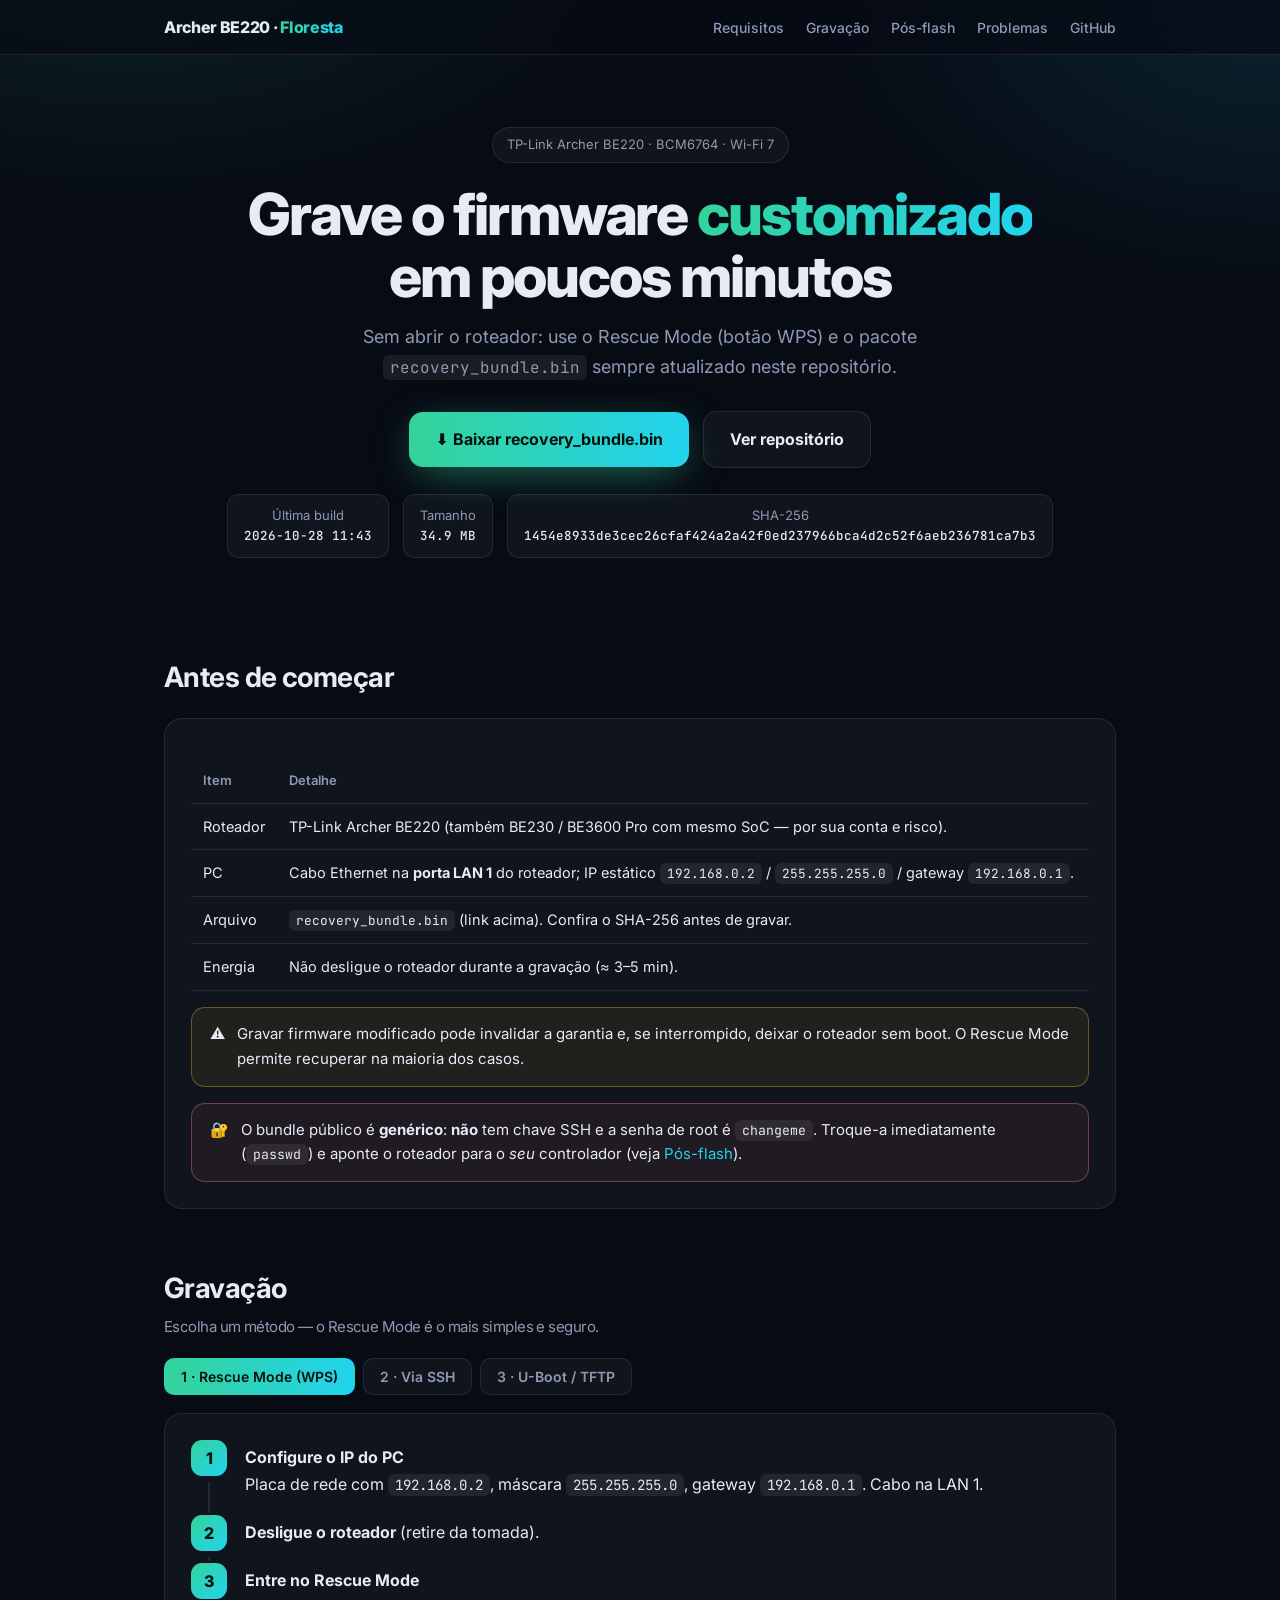
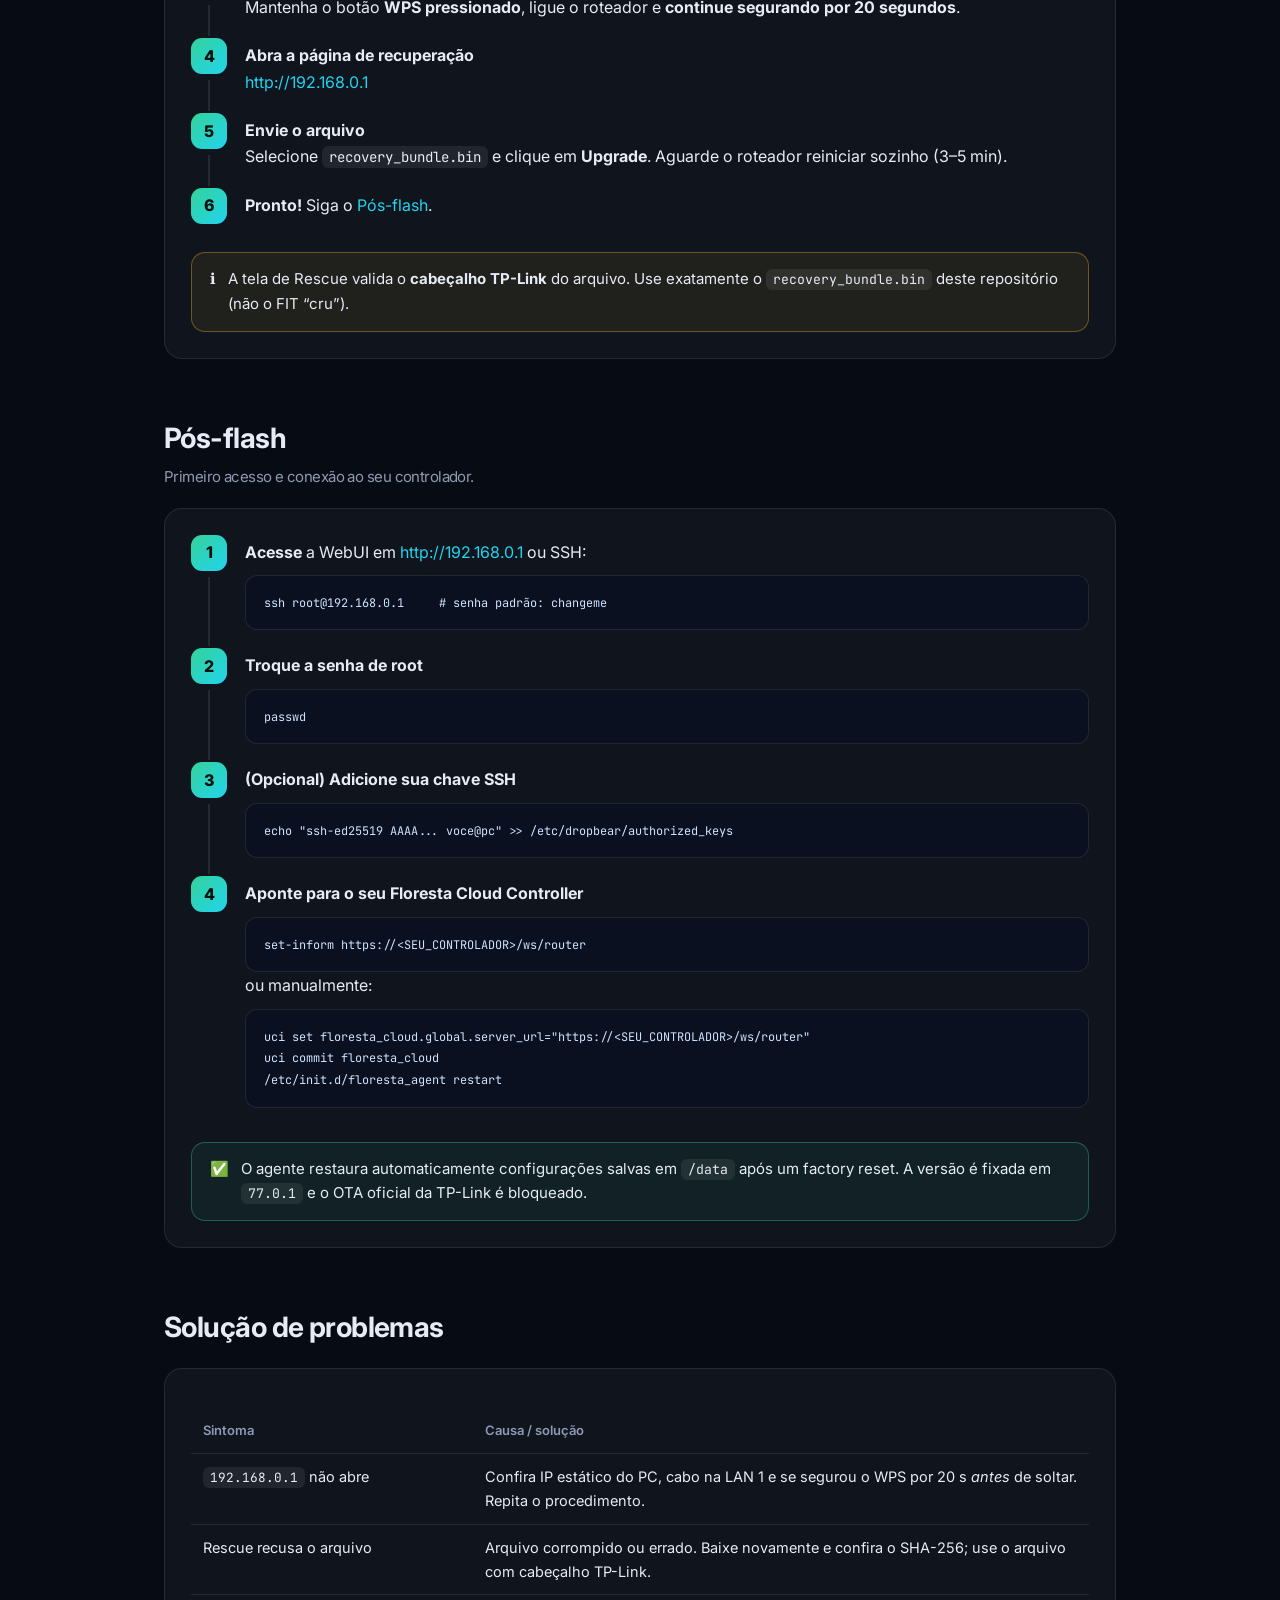
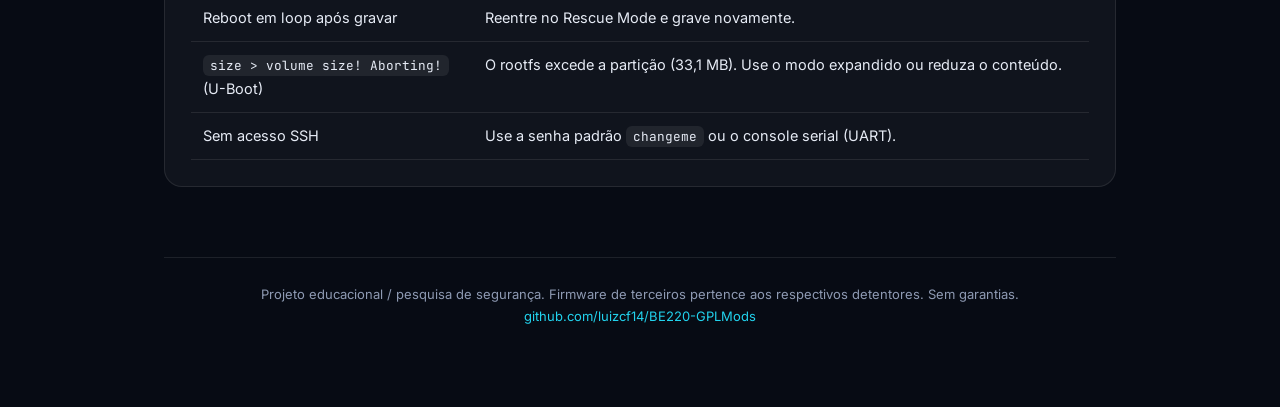
==== docs/index.html @ 4373876e "release: recovery_bundle 2026-10-28 11:43 (sha256 1454e8933de3)" ====
<!DOCTYPE html>
<html lang="pt-BR">
<head>
<meta charset="utf-8">
<meta name="viewport" content="width=device-width, initial-scale=1">
<title>Como gravar o firmware — TP-Link Archer BE220 (Floresta)</title>
<meta name="description" content="Guia passo a passo para gravar o recovery_bundle no TP-Link Archer BE220 via Rescue Mode (WPS), SSH ou U-Boot/TFTP.">
<link rel="preconnect" href="https://fonts.googleapis.com">
<link rel="preconnect" href="https://fonts.gstatic.com" crossorigin>
<link href="https://fonts.googleapis.com/css2?family=Inter:wght@400;500;600;700;800&family=JetBrains+Mono:wght@400;500&display=swap" rel="stylesheet">
<style>
:root{
  --bg:#070b14; --panel:rgba(255,255,255,.04); --line:rgba(255,255,255,.09);
  --text:#e6ebf5; --muted:#8e9ab3; --a:#34d399; --b:#22d3ee; --warn:#fbbf24; --bad:#f87171;
}
*{box-sizing:border-box}
html{scroll-behavior:smooth}
body{margin:0;background:var(--bg);color:var(--text);font:16px/1.65 Inter,system-ui,sans-serif;
  background-image:radial-gradient(900px 500px at 10% -10%,rgba(52,211,153,.14),transparent 60%),
  radial-gradient(800px 500px at 100% 0,rgba(34,211,238,.12),transparent 60%);background-attachment:fixed}
a{color:var(--b);text-decoration:none} a:hover{text-decoration:underline}
header.nav{position:sticky;top:0;z-index:10;backdrop-filter:blur(14px);background:rgba(7,11,20,.7);border-bottom:1px solid var(--line)}
.nav .in{max-width:1000px;margin:auto;padding:14px 24px;display:flex;gap:22px;align-items:center;flex-wrap:wrap}
.brand{font-weight:800;letter-spacing:-.02em;margin-right:auto}
.brand span{background:linear-gradient(90deg,var(--a),var(--b));-webkit-background-clip:text;color:transparent}
.nav a.l{color:var(--muted);font-size:14px;font-weight:500}
main{max-width:1000px;margin:auto;padding:0 24px 80px}
.hero{padding:72px 0 40px;text-align:center}
.pill{display:inline-block;padding:6px 14px;border:1px solid var(--line);border-radius:999px;background:var(--panel);color:var(--muted);font-size:13px}
h1{font-size:clamp(34px,6vw,58px);line-height:1.08;margin:20px 0 14px;letter-spacing:-.035em;font-weight:800}
h1 em{font-style:normal;background:linear-gradient(90deg,var(--a),var(--b));-webkit-background-clip:text;color:transparent}
.hero p{color:var(--muted);max-width:640px;margin:0 auto 30px;font-size:18px}
.btn{display:inline-flex;align-items:center;gap:10px;padding:14px 26px;border-radius:14px;font-weight:700;color:#04110c;
  background:linear-gradient(90deg,var(--a),var(--b));box-shadow:0 10px 40px -10px rgba(52,211,153,.6);transition:.2s}
.btn:hover{transform:translateY(-2px);text-decoration:none;box-shadow:0 14px 50px -8px rgba(34,211,238,.7)}
.btn.ghost{background:var(--panel);color:var(--text);border:1px solid var(--line);box-shadow:none;margin-left:10px}
.meta{display:flex;gap:14px;justify-content:center;flex-wrap:wrap;margin-top:26px}
.meta div{padding:10px 16px;border:1px solid var(--line);border-radius:12px;background:var(--panel);font-size:13px;color:var(--muted)}
.meta b{display:block;color:var(--text);font-family:'JetBrains Mono',monospace;font-weight:500;font-size:12.5px;word-break:break-all}
section{margin-top:56px}
h2{font-size:28px;letter-spacing:-.02em;margin:0 0 6px}
h2 small{display:block;color:var(--muted);font-size:15px;font-weight:400;margin-top:4px}
.card{background:var(--panel);border:1px solid var(--line);border-radius:18px;padding:26px;margin-top:18px}
.steps{counter-reset:s;list-style:none;margin:0;padding:0}
.steps>li{counter-increment:s;position:relative;padding:4px 0 18px 54px}
.steps>li::before{content:counter(s);position:absolute;left:0;top:0;width:36px;height:36px;border-radius:11px;display:grid;place-items:center;
  font-weight:800;color:#04110c;background:linear-gradient(135deg,var(--a),var(--b))}
.steps>li:not(:last-child)::after{content:"";position:absolute;left:17px;top:42px;bottom:2px;width:2px;background:var(--line)}
pre{margin:10px 0 0;padding:16px 18px;background:#0a1020;border:1px solid var(--line);border-radius:12px;overflow:auto;
  font:13.5px/1.6 'JetBrains Mono',monospace;color:#cfe3ff}
code{font-family:'JetBrains Mono',monospace;font-size:.88em;background:rgba(255,255,255,.07);padding:2px 7px;border-radius:6px}
pre code{background:none;padding:0}
.note{display:flex;gap:12px;padding:14px 18px;border-radius:14px;margin-top:16px;font-size:15px;border:1px solid}
.note.warn{background:rgba(251,191,36,.07);border-color:rgba(251,191,36,.35)}
.note.bad{background:rgba(248,113,113,.07);border-color:rgba(248,113,113,.4)}
.note.ok{background:rgba(52,211,153,.07);border-color:rgba(52,211,153,.35)}
.tabs{display:flex;gap:8px;flex-wrap:wrap;margin-top:18px}
.tab{padding:9px 16px;border-radius:10px;border:1px solid var(--line);background:var(--panel);color:var(--muted);cursor:pointer;font:600 14px Inter}
.tab.on{color:#04110c;background:linear-gradient(90deg,var(--a),var(--b));border-color:transparent}
.pane{display:none}.pane.on{display:block;animation:f .35s ease}
@keyframes f{from{opacity:0;transform:translateY(6px)}to{opacity:1;transform:none}}
table{width:100%;border-collapse:collapse;margin-top:14px;font-size:14.5px}
td,th{text-align:left;padding:11px 12px;border-bottom:1px solid var(--line);vertical-align:top}
th{color:var(--muted);font-weight:600;font-size:13px}
footer{margin-top:70px;padding-top:26px;border-top:1px solid var(--line);color:var(--muted);font-size:13px;text-align:center}
</style>
</head>
<body>
<header class="nav"><div class="in">
  <div class="brand">Archer BE220 · <span>Floresta</span></div>
  <a class="l" href="#requisitos">Requisitos</a><a class="l" href="#flash">Gravação</a>
  <a class="l" href="#pos">Pós-flash</a><a class="l" href="#problemas">Problemas</a>
  <a class="l" href="https://github.com/luizcf14/BE220-GPLMods">GitHub</a>
</div></header>

<main>
<div class="hero">
  <span class="pill">TP-Link Archer BE220 · BCM6764 · Wi-Fi 7</span>
  <h1>Grave o firmware <em>customizado</em><br>em poucos minutos</h1>
  <p>Sem abrir o roteador: use o Rescue Mode (botão WPS) e o pacote <code>recovery_bundle.bin</code> sempre atualizado neste repositório.</p>
  <a class="btn" id="download" href="https://github.com/luizcf14/BE220-GPLMods/raw/main/releases/recovery_bundle.bin">⬇ Baixar recovery_bundle.bin</a>
  <a class="btn ghost" href="https://github.com/luizcf14/BE220-GPLMods">Ver repositório</a>
  <div class="meta">
    <div>Última build<b>2026-10-28 11:43</b></div>
    <div>Tamanho<b>34.9 MB</b></div>
    <div>SHA-256<b>1454e8933de3cec26cfaf424a2a42f0ed237966bca4d2c52f6aeb236781ca7b3</b></div>
  </div>
</div>

<section id="requisitos">
  <h2>Antes de começar</h2>
  <div class="card">
    <table>
      <tr><th>Item</th><th>Detalhe</th></tr>
      <tr><td>Roteador</td><td>TP-Link Archer BE220 (também BE230 / BE3600 Pro com mesmo SoC — por sua conta e risco).</td></tr>
      <tr><td>PC</td><td>Cabo Ethernet na <b>porta LAN 1</b> do roteador; IP estático <code>192.168.0.2</code> / <code>255.255.255.0</code> / gateway <code>192.168.0.1</code>.</td></tr>
      <tr><td>Arquivo</td><td><code>recovery_bundle.bin</code> (link acima). Confira o SHA-256 antes de gravar.</td></tr>
      <tr><td>Energia</td><td>Não desligue o roteador durante a gravação (≈ 3–5 min).</td></tr>
    </table>
    <div class="note warn"><span>⚠️</span><span>Gravar firmware modificado pode invalidar a garantia e, se interrompido, deixar o roteador sem boot. O Rescue Mode permite recuperar na maioria dos casos.</span></div>
    <div class="note bad"><span>🔐</span><span>O bundle público é <b>genérico</b>: <b>não</b> tem chave SSH e a senha de root é <code>changeme</code>. Troque-a imediatamente (<code>passwd</code>) e aponte o roteador para o <i>seu</i> controlador (veja <a href="#pos">Pós-flash</a>).</span></div>
  </div>
</section>

<section id="flash">
  <h2>Gravação <small>Escolha um método — o Rescue Mode é o mais simples e seguro.</small></h2>
  <div class="tabs">
    <button class="tab on" data-t="p1">1 · Rescue Mode (WPS)</button>
    <button class="tab" data-t="p2">2 · Via SSH</button>
    <button class="tab" data-t="p3">3 · U-Boot / TFTP</button>
  </div>

  <div class="card pane on" id="p1">
    <ol class="steps">
      <li><b>Configure o IP do PC</b><br>Placa de rede com <code>192.168.0.2</code>, máscara <code>255.255.255.0</code>, gateway <code>192.168.0.1</code>. Cabo na LAN 1.</li>
      <li><b>Desligue o roteador</b> (retire da tomada).</li>
      <li><b>Entre no Rescue Mode</b><br>Mantenha o botão <b>WPS pressionado</b>, ligue o roteador e <b>continue segurando por 20 segundos</b>.</li>
      <li><b>Abra a página de recuperação</b><br><a href="http://192.168.0.1">http://192.168.0.1</a></li>
      <li><b>Envie o arquivo</b><br>Selecione <code>recovery_bundle.bin</code> e clique em <b>Upgrade</b>. Aguarde o roteador reiniciar sozinho (3–5 min).</li>
      <li><b>Pronto!</b> Siga o <a href="#pos">Pós-flash</a>.</li>
    </ol>
    <div class="note warn"><span>ℹ️</span><span>A tela de Rescue valida o <b>cabeçalho TP-Link</b> do arquivo. Use exatamente o <code>recovery_bundle.bin</code> deste repositório (não o FIT “cru”).</span></div>
  </div>

  <div class="card pane" id="p2">
    <p>Para quem já tem SSH no roteador (firmware customizado anterior). IP padrão: <code>192.168.0.1</code>.</p>
    <ol class="steps">
      <li><b>Envie o arquivo para a RAM</b> (Dropbear não tem SFTP, use <code>-O</code>)
<pre><code>scp -O recovery_bundle.bin root@192.168.0.1:/tmp/</code></pre></li>
      <li><b>Aplique o padding de 512 bytes e grave</b>
<pre><code>ssh root@192.168.0.1
dd if=/dev/zero of=/tmp/pad.bin bs=512 count=1 2&gt;/dev/null
cat /tmp/pad.bin /tmp/recovery_bundle.bin &gt; /tmp/flash_bundle.bin
rm -f /tmp/pad.bin
FILESIZE=$(ls -l /tmp/flash_bundle.bin | awk '{print $5}')
/sbin/bcm_flasher /tmp/flash_bundle.bin $FILESIZE 512</code></pre>
        Aguarde <code>Image flash complete, you may reboot the board</code>.</li>
      <li><b>Reinicie</b>
<pre><code>reboot</code></pre></li>
    </ol>
  </div>

  <div class="card pane" id="p3">
    <p>Método avançado via console serial (UART 115200 8N1) e servidor TFTP — grava apenas o <code>rootfs</code>, a partir do arquivo <code>rootfs1_mod.bin</code> gerado com <code>build_rootfs.sh</code>.</p>
    <ol class="steps">
      <li><b>No PC</b>, IP <code>192.168.12.2</code> na porta WAN/2.5G e inicie o TFTP:
<pre><code>python serve_tftp.py</code></pre></li>
      <li><b>Interrompa o autoboot</b> do U-Boot (qualquer tecla) e execute:
<pre><code>setenv ipaddr 192.168.12.1; setenv serverip 192.168.12.2; setenv netmask 255.255.255.0
ping 192.168.12.2
ubi part image
tftpboot 0x05000000 rootfs1_mod.bin
ubi write 0x05000000 rootfs1 &lt;TAMANHO_HEX&gt;
setenv bootcmd "test_mode enable; sdk boot_img"
saveenv
reset</code></pre></li>
    </ol>
    <div class="note warn"><span>ℹ️</span><span>O <code>&lt;TAMANHO_HEX&gt;</code> é impresso ao final do <code>build_rootfs.sh</code>. Veja o <a href="https://github.com/luizcf14/BE220-GPLMods/blob/main/Guides/archer_be220_dual_bank_partition_guide.md">guia de partições</a> para o modo expandido (~66 MB).</span></div>
  </div>
</section>

<section id="pos">
  <h2>Pós-flash <small>Primeiro acesso e conexão ao seu controlador.</small></h2>
  <div class="card">
    <ol class="steps">
      <li><b>Acesse</b> a WebUI em <a href="http://192.168.0.1">http://192.168.0.1</a> ou SSH:
<pre><code>ssh root@192.168.0.1     # senha padrão: changeme</code></pre></li>
      <li><b>Troque a senha de root</b>
<pre><code>passwd</code></pre></li>
      <li><b>(Opcional) Adicione sua chave SSH</b>
<pre><code>echo "ssh-ed25519 AAAA... voce@pc" &gt;&gt; /etc/dropbear/authorized_keys</code></pre></li>
      <li><b>Aponte para o seu Floresta Cloud Controller</b>
<pre><code>set-inform https://&lt;SEU_CONTROLADOR&gt;/ws/router</code></pre>
        ou manualmente:
<pre><code>uci set floresta_cloud.global.server_url="https://&lt;SEU_CONTROLADOR&gt;/ws/router"
uci commit floresta_cloud
/etc/init.d/floresta_agent restart</code></pre></li>
    </ol>
    <div class="note ok"><span>✅</span><span>O agente restaura automaticamente configurações salvas em <code>/data</code> após um factory reset. A versão é fixada em <code>77.0.1</code> e o OTA oficial da TP-Link é bloqueado.</span></div>
  </div>
</section>

<section id="problemas">
  <h2>Solução de problemas</h2>
  <div class="card">
    <table>
      <tr><th>Sintoma</th><th>Causa / solução</th></tr>
      <tr><td><code>192.168.0.1</code> não abre</td><td>Confira IP estático do PC, cabo na LAN 1 e se segurou o WPS por 20 s <i>antes</i> de soltar. Repita o procedimento.</td></tr>
      <tr><td>Rescue recusa o arquivo</td><td>Arquivo corrompido ou errado. Baixe novamente e confira o SHA-256; use o arquivo com cabeçalho TP-Link.</td></tr>
      <tr><td>Reboot em loop após gravar</td><td>Reentre no Rescue Mode e grave novamente.</td></tr>
      <tr><td><code>size &gt; volume size! Aborting!</code> (U-Boot)</td><td>O rootfs excede a partição (33,1 MB). Use o modo expandido ou reduza o conteúdo.</td></tr>
      <tr><td>Sem acesso SSH</td><td>Use a senha padrão <code>changeme</code> ou o console serial (UART).</td></tr>
    </table>
  </div>
</section>

<footer>
  Projeto educacional / pesquisa de segurança. Firmware de terceiros pertence aos respectivos detentores. Sem garantias.<br>
  <a href="https://github.com/luizcf14/BE220-GPLMods">github.com/luizcf14/BE220-GPLMods</a>
</footer>
</main>

<script>
document.querySelectorAll('.tab').forEach(function(t){
  t.addEventListener('click',function(){
    document.querySelectorAll('.tab').forEach(function(x){x.classList.remove('on')});
    document.querySelectorAll('.pane').forEach(function(x){x.classList.remove('on')});
    t.classList.add('on');document.getElementById(t.dataset.t).classList.add('on');
  });
});
</script>
</body>
</html>
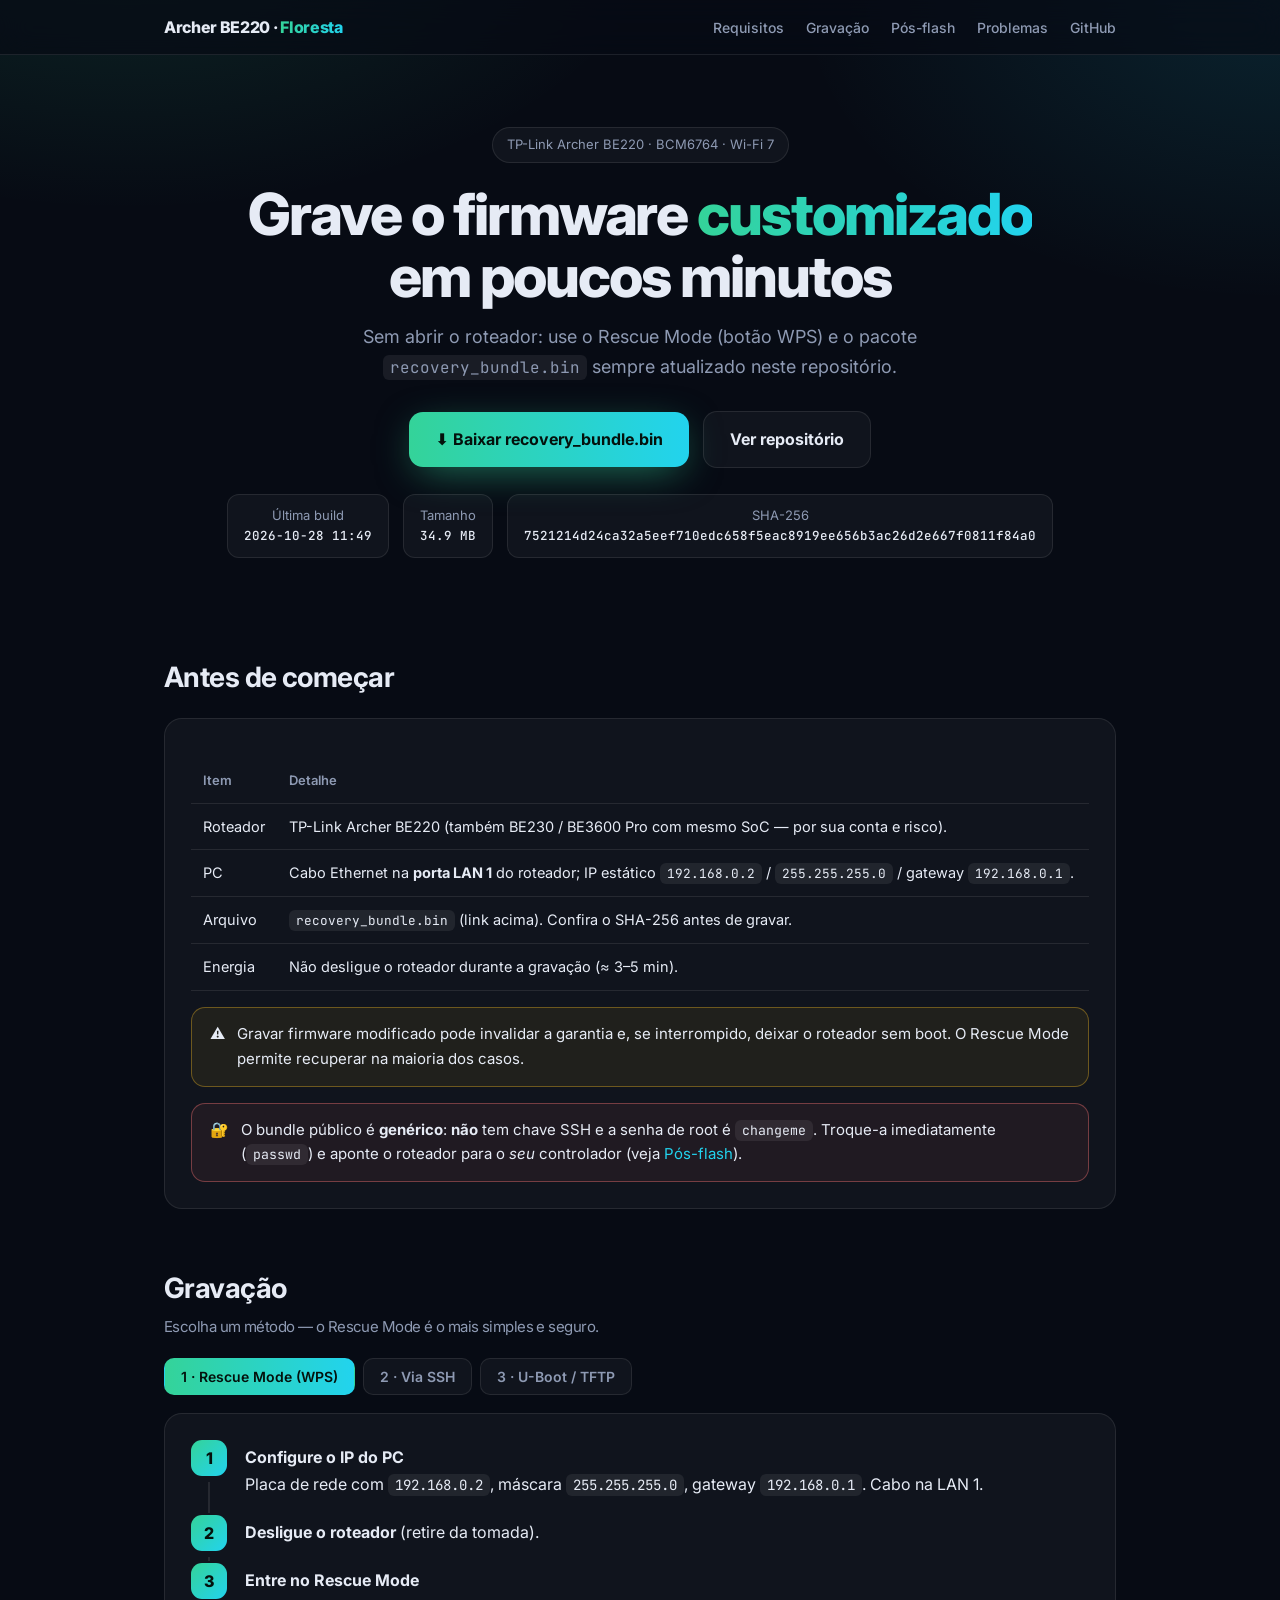
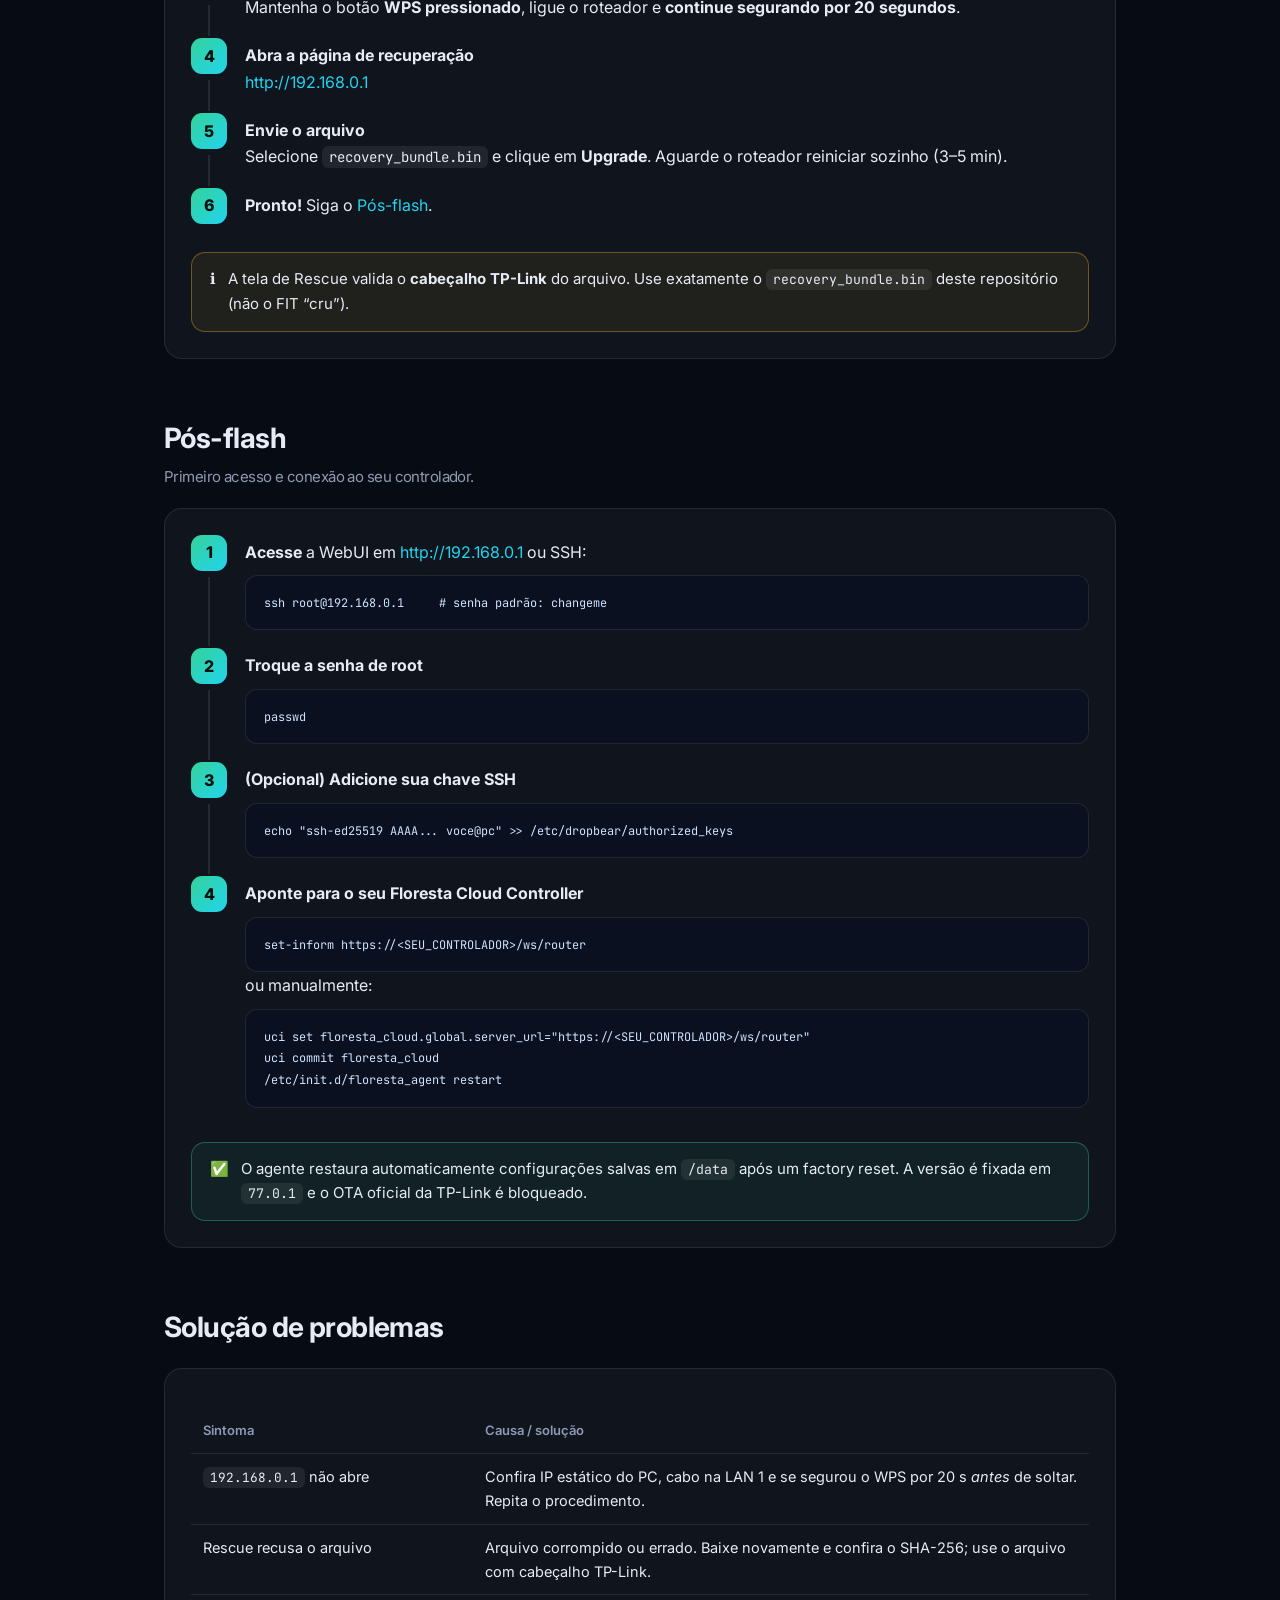
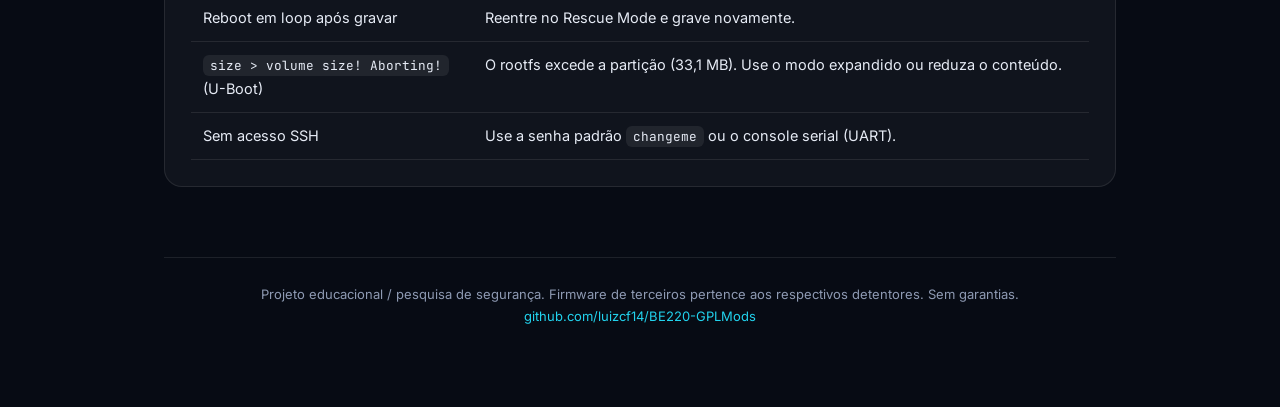
==== commit 31a6a1b1: "chore: replace agent auth_token with placeholder; rebuild generic bundle" ====
--- a/docs/index.html
+++ b/docs/index.html
@@ -81,9 +81,9 @@
   <a class="btn" id="download" href="https://github.com/luizcf14/BE220-GPLMods/raw/main/releases/recovery_bundle.bin">⬇ Baixar recovery_bundle.bin</a>
   <a class="btn ghost" href="https://github.com/luizcf14/BE220-GPLMods">Ver repositório</a>
   <div class="meta">
-    <div>Última build<b>2026-10-28 11:43</b></div>
+    <div>Última build<b>2026-10-28 11:49</b></div>
     <div>Tamanho<b>34.9 MB</b></div>
-    <div>SHA-256<b>1454e8933de3cec26cfaf424a2a42f0ed237966bca4d2c52f6aeb236781ca7b3</b></div>
+    <div>SHA-256<b>7521214d24ca32a5eef710edc658f5eac8919ee656b3ac26d2e667f0811f84a0</b></div>
   </div>
 </div>
 
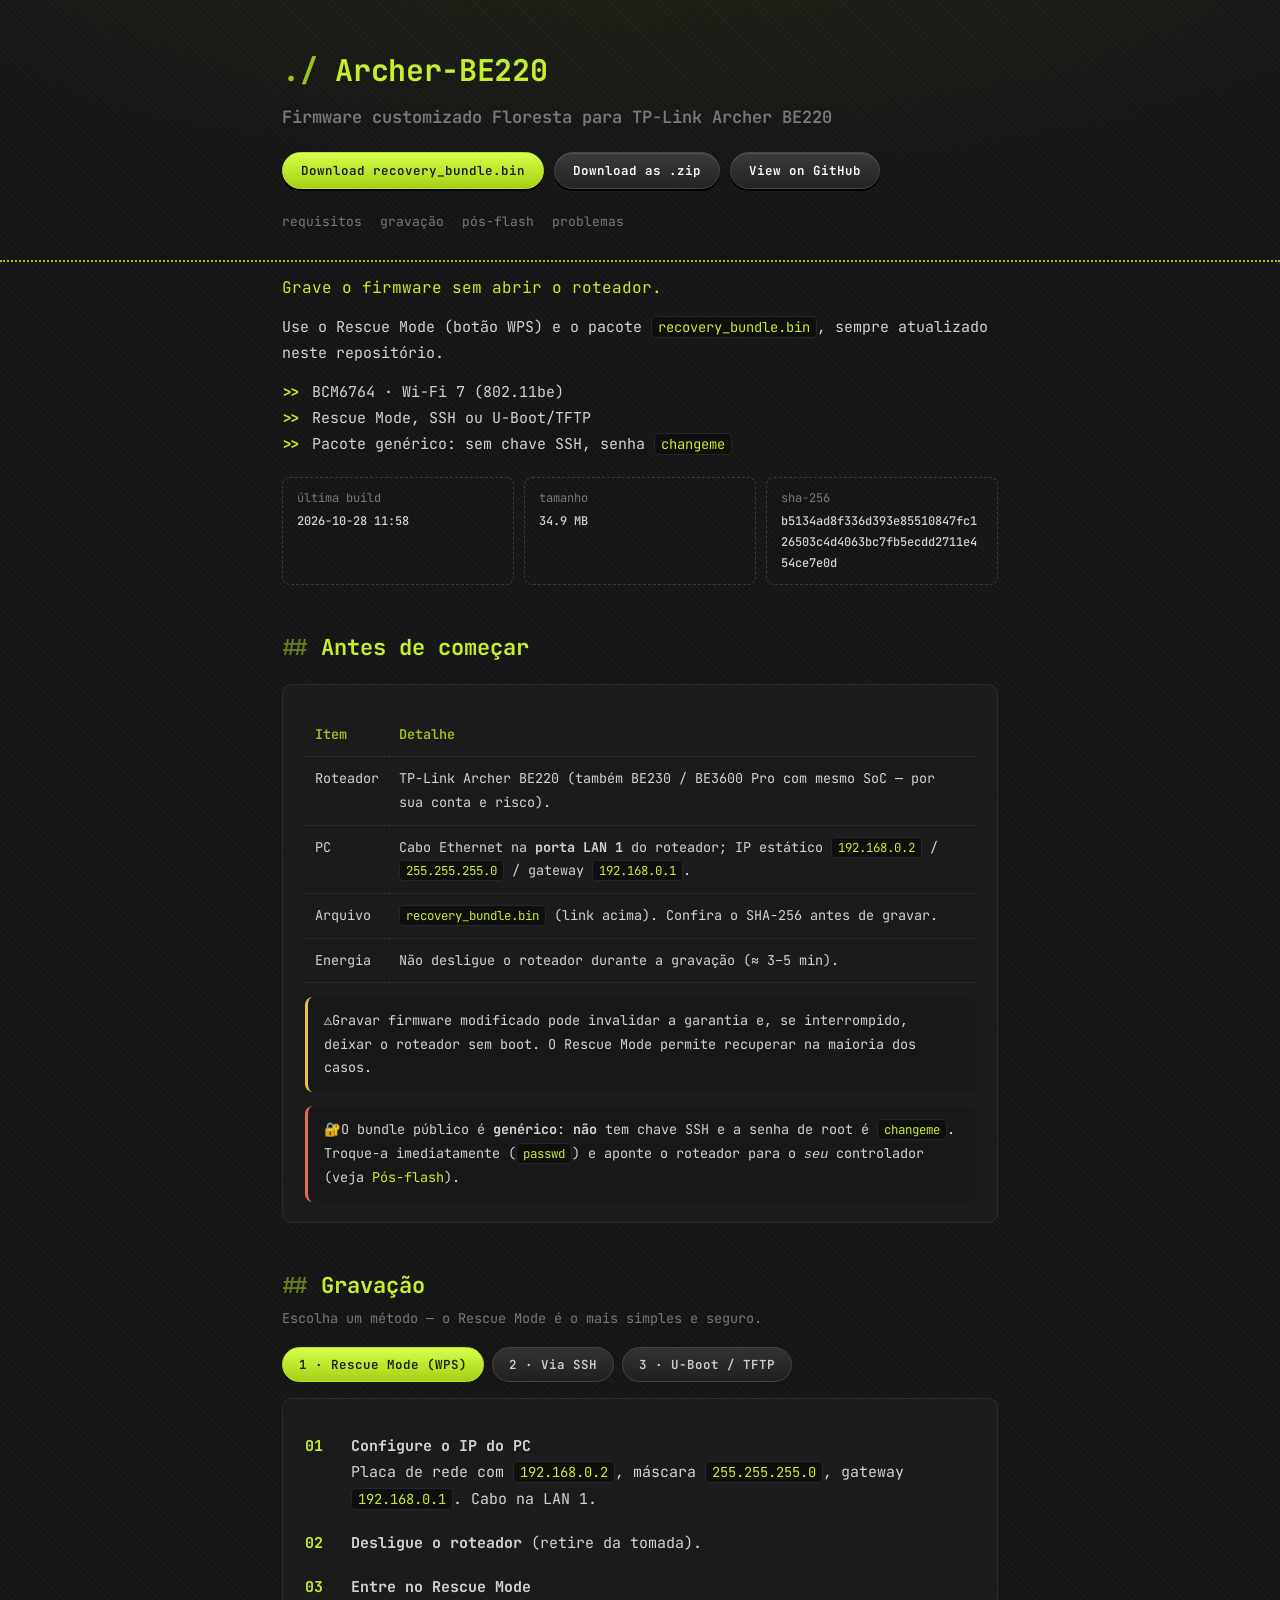
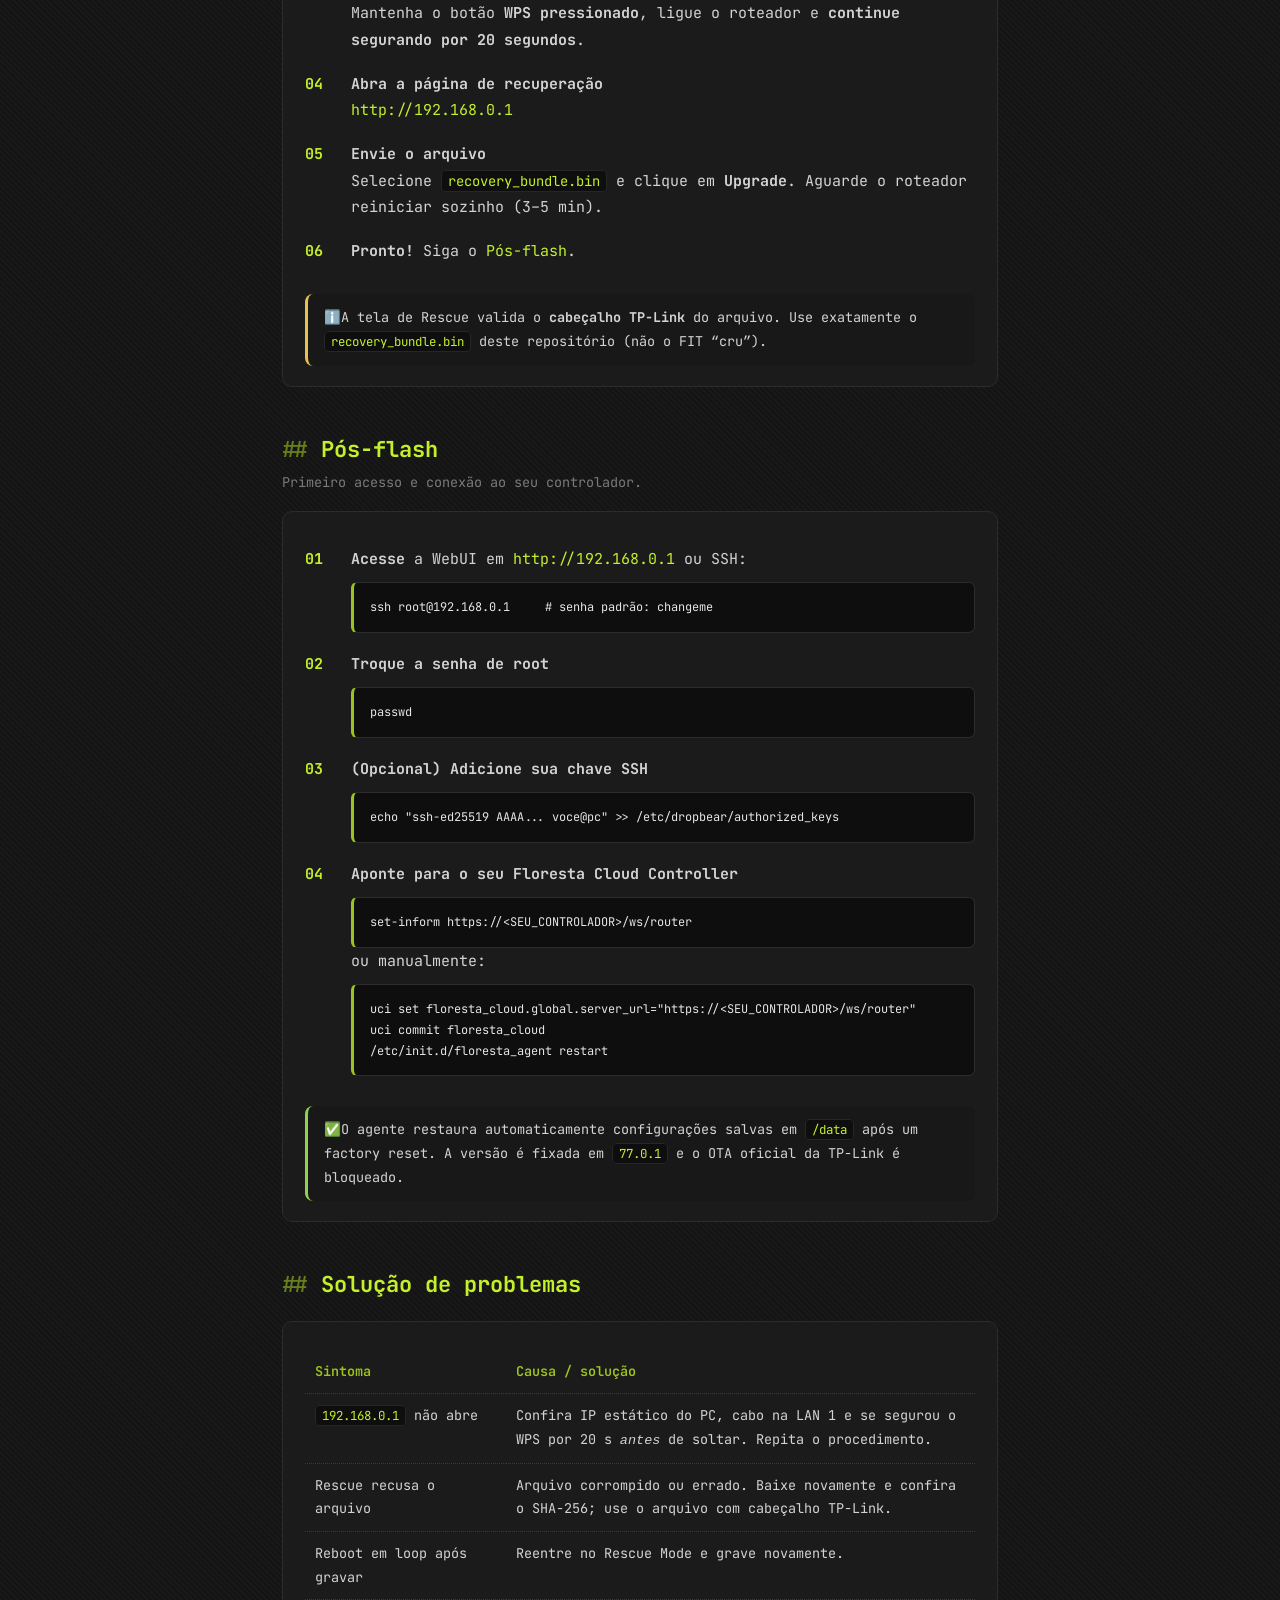
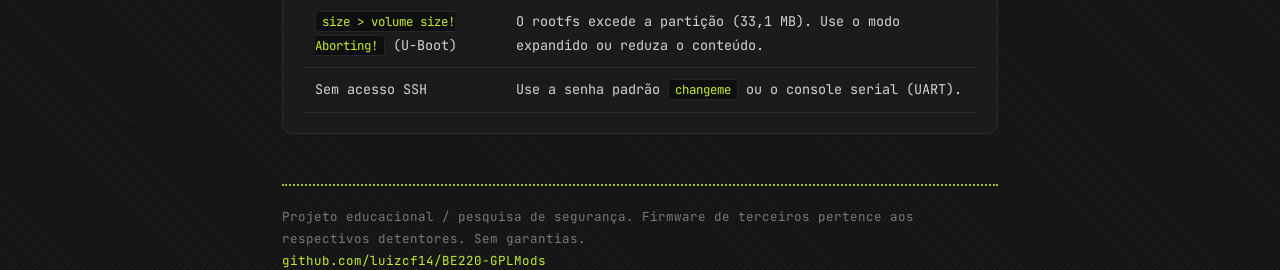
==== commit c042ef05: "docs: restyle Pages to terminal/lime design" ====
--- a/docs/index.html
+++ b/docs/index.html
@@ -10,83 +10,90 @@
 <link href="https://fonts.googleapis.com/css2?family=Inter:wght@400;500;600;700;800&family=JetBrains+Mono:wght@400;500&display=swap" rel="stylesheet">
 <style>
 :root{
-  --bg:#070b14; --panel:rgba(255,255,255,.04); --line:rgba(255,255,255,.09);
-  --text:#e6ebf5; --muted:#8e9ab3; --a:#34d399; --b:#22d3ee; --warn:#fbbf24; --bad:#f87171;
+  --bg:#141414; --panel:#1b1b1b; --line:#2c2c2c; --text:#d3d3d3; --muted:#7a7a7a;
+  --lime:#c3f02b; --lime2:#9cc41f; --warn:#e8c14d; --bad:#e36b5b; --ok:#8fd14f;
 }
 *{box-sizing:border-box}
 html{scroll-behavior:smooth}
-body{margin:0;background:var(--bg);color:var(--text);font:16px/1.65 Inter,system-ui,sans-serif;
-  background-image:radial-gradient(900px 500px at 10% -10%,rgba(52,211,153,.14),transparent 60%),
-  radial-gradient(800px 500px at 100% 0,rgba(34,211,238,.12),transparent 60%);background-attachment:fixed}
-a{color:var(--b);text-decoration:none} a:hover{text-decoration:underline}
-header.nav{position:sticky;top:0;z-index:10;backdrop-filter:blur(14px);background:rgba(7,11,20,.7);border-bottom:1px solid var(--line)}
-.nav .in{max-width:1000px;margin:auto;padding:14px 24px;display:flex;gap:22px;align-items:center;flex-wrap:wrap}
-.brand{font-weight:800;letter-spacing:-.02em;margin-right:auto}
-.brand span{background:linear-gradient(90deg,var(--a),var(--b));-webkit-background-clip:text;color:transparent}
-.nav a.l{color:var(--muted);font-size:14px;font-weight:500}
-main{max-width:1000px;margin:auto;padding:0 24px 80px}
-.hero{padding:72px 0 40px;text-align:center}
-.pill{display:inline-block;padding:6px 14px;border:1px solid var(--line);border-radius:999px;background:var(--panel);color:var(--muted);font-size:13px}
-h1{font-size:clamp(34px,6vw,58px);line-height:1.08;margin:20px 0 14px;letter-spacing:-.035em;font-weight:800}
-h1 em{font-style:normal;background:linear-gradient(90deg,var(--a),var(--b));-webkit-background-clip:text;color:transparent}
-.hero p{color:var(--muted);max-width:640px;margin:0 auto 30px;font-size:18px}
-.btn{display:inline-flex;align-items:center;gap:10px;padding:14px 26px;border-radius:14px;font-weight:700;color:#04110c;
-  background:linear-gradient(90deg,var(--a),var(--b));box-shadow:0 10px 40px -10px rgba(52,211,153,.6);transition:.2s}
-.btn:hover{transform:translateY(-2px);text-decoration:none;box-shadow:0 14px 50px -8px rgba(34,211,238,.7)}
-.btn.ghost{background:var(--panel);color:var(--text);border:1px solid var(--line);box-shadow:none;margin-left:10px}
-.meta{display:flex;gap:14px;justify-content:center;flex-wrap:wrap;margin-top:26px}
-.meta div{padding:10px 16px;border:1px solid var(--line);border-radius:12px;background:var(--panel);font-size:13px;color:var(--muted)}
-.meta b{display:block;color:var(--text);font-family:'JetBrains Mono',monospace;font-weight:500;font-size:12.5px;word-break:break-all}
-section{margin-top:56px}
-h2{font-size:28px;letter-spacing:-.02em;margin:0 0 6px}
-h2 small{display:block;color:var(--muted);font-size:15px;font-weight:400;margin-top:4px}
-.card{background:var(--panel);border:1px solid var(--line);border-radius:18px;padding:26px;margin-top:18px}
-.steps{counter-reset:s;list-style:none;margin:0;padding:0}
-.steps>li{counter-increment:s;position:relative;padding:4px 0 18px 54px}
-.steps>li::before{content:counter(s);position:absolute;left:0;top:0;width:36px;height:36px;border-radius:11px;display:grid;place-items:center;
-  font-weight:800;color:#04110c;background:linear-gradient(135deg,var(--a),var(--b))}
-.steps>li:not(:last-child)::after{content:"";position:absolute;left:17px;top:42px;bottom:2px;width:2px;background:var(--line)}
-pre{margin:10px 0 0;padding:16px 18px;background:#0a1020;border:1px solid var(--line);border-radius:12px;overflow:auto;
-  font:13.5px/1.6 'JetBrains Mono',monospace;color:#cfe3ff}
-code{font-family:'JetBrains Mono',monospace;font-size:.88em;background:rgba(255,255,255,.07);padding:2px 7px;border-radius:6px}
-pre code{background:none;padding:0}
-.note{display:flex;gap:12px;padding:14px 18px;border-radius:14px;margin-top:16px;font-size:15px;border:1px solid}
-.note.warn{background:rgba(251,191,36,.07);border-color:rgba(251,191,36,.35)}
-.note.bad{background:rgba(248,113,113,.07);border-color:rgba(248,113,113,.4)}
-.note.ok{background:rgba(52,211,153,.07);border-color:rgba(52,211,153,.35)}
-.tabs{display:flex;gap:8px;flex-wrap:wrap;margin-top:18px}
-.tab{padding:9px 16px;border-radius:10px;border:1px solid var(--line);background:var(--panel);color:var(--muted);cursor:pointer;font:600 14px Inter}
-.tab.on{color:#04110c;background:linear-gradient(90deg,var(--a),var(--b));border-color:transparent}
-.pane{display:none}.pane.on{display:block;animation:f .35s ease}
-@keyframes f{from{opacity:0;transform:translateY(6px)}to{opacity:1;transform:none}}
-table{width:100%;border-collapse:collapse;margin-top:14px;font-size:14.5px}
-td,th{text-align:left;padding:11px 12px;border-bottom:1px solid var(--line);vertical-align:top}
-th{color:var(--muted);font-weight:600;font-size:13px}
-footer{margin-top:70px;padding-top:26px;border-top:1px solid var(--line);color:var(--muted);font-size:13px;text-align:center}
+body{margin:0;color:var(--text);font:15px/1.75 'JetBrains Mono','Inconsolata',ui-monospace,Menlo,Consolas,monospace;
+  background-color:var(--bg);
+  background-image:repeating-linear-gradient(45deg,rgba(255,255,255,.018) 0 2px,transparent 2px 4px),
+                   radial-gradient(1200px 400px at 50% -100px,rgba(195,240,43,.07),transparent 70%)}
+a{color:var(--lime);text-decoration:none} a:hover{text-decoration:underline}
+.wrap{max-width:760px;margin:0 auto;padding:0 22px}
+header.top{padding:44px 0 26px;border-bottom:2px dotted var(--lime2)}
+header.top .wrap{text-align:left}
+.logo{font-size:30px;font-weight:700;color:var(--lime);margin:0;letter-spacing:-.01em}
+.logo i{font-style:normal;color:var(--lime2)}
+.tag{margin:6px 0 20px;color:var(--muted);font-size:17px;font-weight:600}
+.btns{display:flex;gap:10px;flex-wrap:wrap}
+.btn{display:inline-flex;align-items:center;gap:8px;padding:9px 18px;border-radius:999px;font:600 12.5px 'JetBrains Mono',monospace;
+  color:#fff;background:linear-gradient(#3a3a3a,#232323);border:1px solid #444;box-shadow:0 2px 0 #000,inset 0 1px 0 rgba(255,255,255,.12);transition:.15s}
+.btn:hover{text-decoration:none;color:var(--lime);transform:translateY(-1px)}
+.btn.main{background:linear-gradient(#d6ff4a,#a6d014);color:#16200a;border-color:#b6e32b}
+.btn.main:hover{color:#000}
+nav.toc{margin-top:22px;display:flex;gap:18px;flex-wrap:wrap;font-size:13px}
+nav.toc a{color:var(--muted)} nav.toc a:hover{color:var(--lime);text-decoration:none}
+main{padding:34px 0 70px}
+h2{font-size:22px;color:var(--lime);margin:44px 0 6px;font-weight:700}
+h2::before{content:"## ";color:var(--lime2);opacity:.6}
+h2 small{display:block;color:var(--muted);font-size:13.5px;font-weight:400;margin-top:2px}
+h2 small::before{content:""}
+p{margin:12px 0}
+.lead{color:var(--lime);font-size:16px}
+.card{background:var(--panel);border:1px solid var(--line);border-radius:10px;padding:20px 22px;margin-top:16px}
+ul.arrows,.steps{list-style:none;margin:12px 0;padding:0}
+ul.arrows li{position:relative;padding-left:30px}
+ul.arrows li::before,.steps>li::before{content:">>";position:absolute;left:0;color:var(--lime);font-weight:700}
+.steps{counter-reset:s}
+.steps>li{counter-increment:s;position:relative;padding:2px 0 16px 46px}
+.steps>li::before{content:counter(s,decimal-leading-zero);top:2px}
+pre{margin:10px 0 0;padding:14px 16px;background:#0e0e0e;border:1px solid var(--line);border-left:3px solid var(--lime2);border-radius:6px;overflow:auto;
+  font:13px/1.6 'JetBrains Mono',monospace;color:#e5e5e5}
+code{font-family:inherit;font-size:.92em;color:var(--lime);background:#0e0e0e;padding:1px 6px;border-radius:4px;border:1px solid #262626}
+pre code{background:none;border:0;padding:0;color:inherit}
+.note{padding:12px 16px;border-radius:8px;margin-top:14px;font-size:13.5px;border-left:3px solid;background:#181818}
+.note.warn{border-color:var(--warn)} .note.bad{border-color:var(--bad)} .note.ok{border-color:var(--ok)}
+.tabs{display:flex;gap:8px;flex-wrap:wrap;margin-top:16px}
+.tab{padding:8px 16px;border-radius:999px;border:1px solid #444;background:linear-gradient(#333,#202020);color:#cfcfcf;cursor:pointer;font:600 12.5px 'JetBrains Mono',monospace}
+.tab:hover{color:var(--lime)}
+.tab.on{background:linear-gradient(#d6ff4a,#a6d014);color:#16200a;border-color:#b6e32b}
+.pane{display:none}.pane.on{display:block;animation:f .3s ease}
+@keyframes f{from{opacity:0;transform:translateY(4px)}to{opacity:1;transform:none}}
+table{width:100%;border-collapse:collapse;margin-top:8px;font-size:13.5px}
+td,th{text-align:left;padding:10px 10px;border-bottom:1px dotted #3a3a3a;vertical-align:top}
+th{color:var(--lime2);font-weight:600}
+.meta{display:grid;grid-template-columns:repeat(auto-fit,minmax(200px,1fr));gap:10px;margin-top:20px}
+.meta div{padding:10px 14px;border:1px dashed #3a3a3a;border-radius:8px;color:var(--muted);font-size:12px}
+.meta b{display:block;color:var(--text);font-weight:500;word-break:break-all;margin-top:2px}
+footer{margin-top:50px;padding-top:20px;border-top:2px dotted var(--lime2);color:var(--muted);font-size:12.5px}
 </style>
 </head>
 <body>
-<header class="nav"><div class="in">
-  <div class="brand">Archer BE220 · <span>Floresta</span></div>
-  <a class="l" href="#requisitos">Requisitos</a><a class="l" href="#flash">Gravação</a>
-  <a class="l" href="#pos">Pós-flash</a><a class="l" href="#problemas">Problemas</a>
-  <a class="l" href="https://github.com/luizcf14/BE220-GPLMods">GitHub</a>
+<header class="top"><div class="wrap">
+  <h1 class="logo"><i>./</i> Archer-BE220</h1>
+  <p class="tag">Firmware customizado Floresta para TP-Link Archer BE220</p>
+  <div class="btns">
+    <a class="btn main" id="download" href="https://github.com/luizcf14/BE220-GPLMods/raw/main/releases/recovery_bundle.bin">Download recovery_bundle.bin</a>
+    <a class="btn" href="https://github.com/luizcf14/BE220-GPLMods/archive/refs/heads/main.zip">Download as .zip</a>
+    <a class="btn" href="https://github.com/luizcf14/BE220-GPLMods">View on GitHub</a>
+  </div>
+  <nav class="toc"><a href="#requisitos">requisitos</a><a href="#flash">gravação</a><a href="#pos">pós-flash</a><a href="#problemas">problemas</a></nav>
 </div></header>
 
-<main>
-<div class="hero">
-  <span class="pill">TP-Link Archer BE220 · BCM6764 · Wi-Fi 7</span>
-  <h1>Grave o firmware <em>customizado</em><br>em poucos minutos</h1>
-  <p>Sem abrir o roteador: use o Rescue Mode (botão WPS) e o pacote <code>recovery_bundle.bin</code> sempre atualizado neste repositório.</p>
-  <a class="btn" id="download" href="https://github.com/luizcf14/BE220-GPLMods/raw/main/releases/recovery_bundle.bin">⬇ Baixar recovery_bundle.bin</a>
-  <a class="btn ghost" href="https://github.com/luizcf14/BE220-GPLMods">Ver repositório</a>
-  <div class="meta">
-    <div>Última build<b>2026-10-28 11:49</b></div>
-    <div>Tamanho<b>34.9 MB</b></div>
-    <div>SHA-256<b>7521214d24ca32a5eef710edc658f5eac8919ee656b3ac26d2e667f0811f84a0</b></div>
-  </div>
+<main class="wrap">
+<p class="lead">Grave o firmware sem abrir o roteador.</p>
+<p>Use o Rescue Mode (botão WPS) e o pacote <code>recovery_bundle.bin</code>, sempre atualizado neste repositório.</p>
+<ul class="arrows">
+  <li>BCM6764 · Wi-Fi 7 (802.11be)</li>
+  <li>Rescue Mode, SSH ou U-Boot/TFTP</li>
+  <li>Pacote genérico: sem chave SSH, senha <code>changeme</code></li>
+</ul>
+<div class="meta">
+  <div>última build<b>2026-10-28 11:58</b></div>
+  <div>tamanho<b>34.9 MB</b></div>
+  <div>sha-256<b>b5134ad8f336d393e85510847fc126503c4d4063bc7fb5ecdd2711e454ce7e0d</b></div>
 </div>
-
 <section id="requisitos">
   <h2>Antes de começar</h2>
   <div class="card">
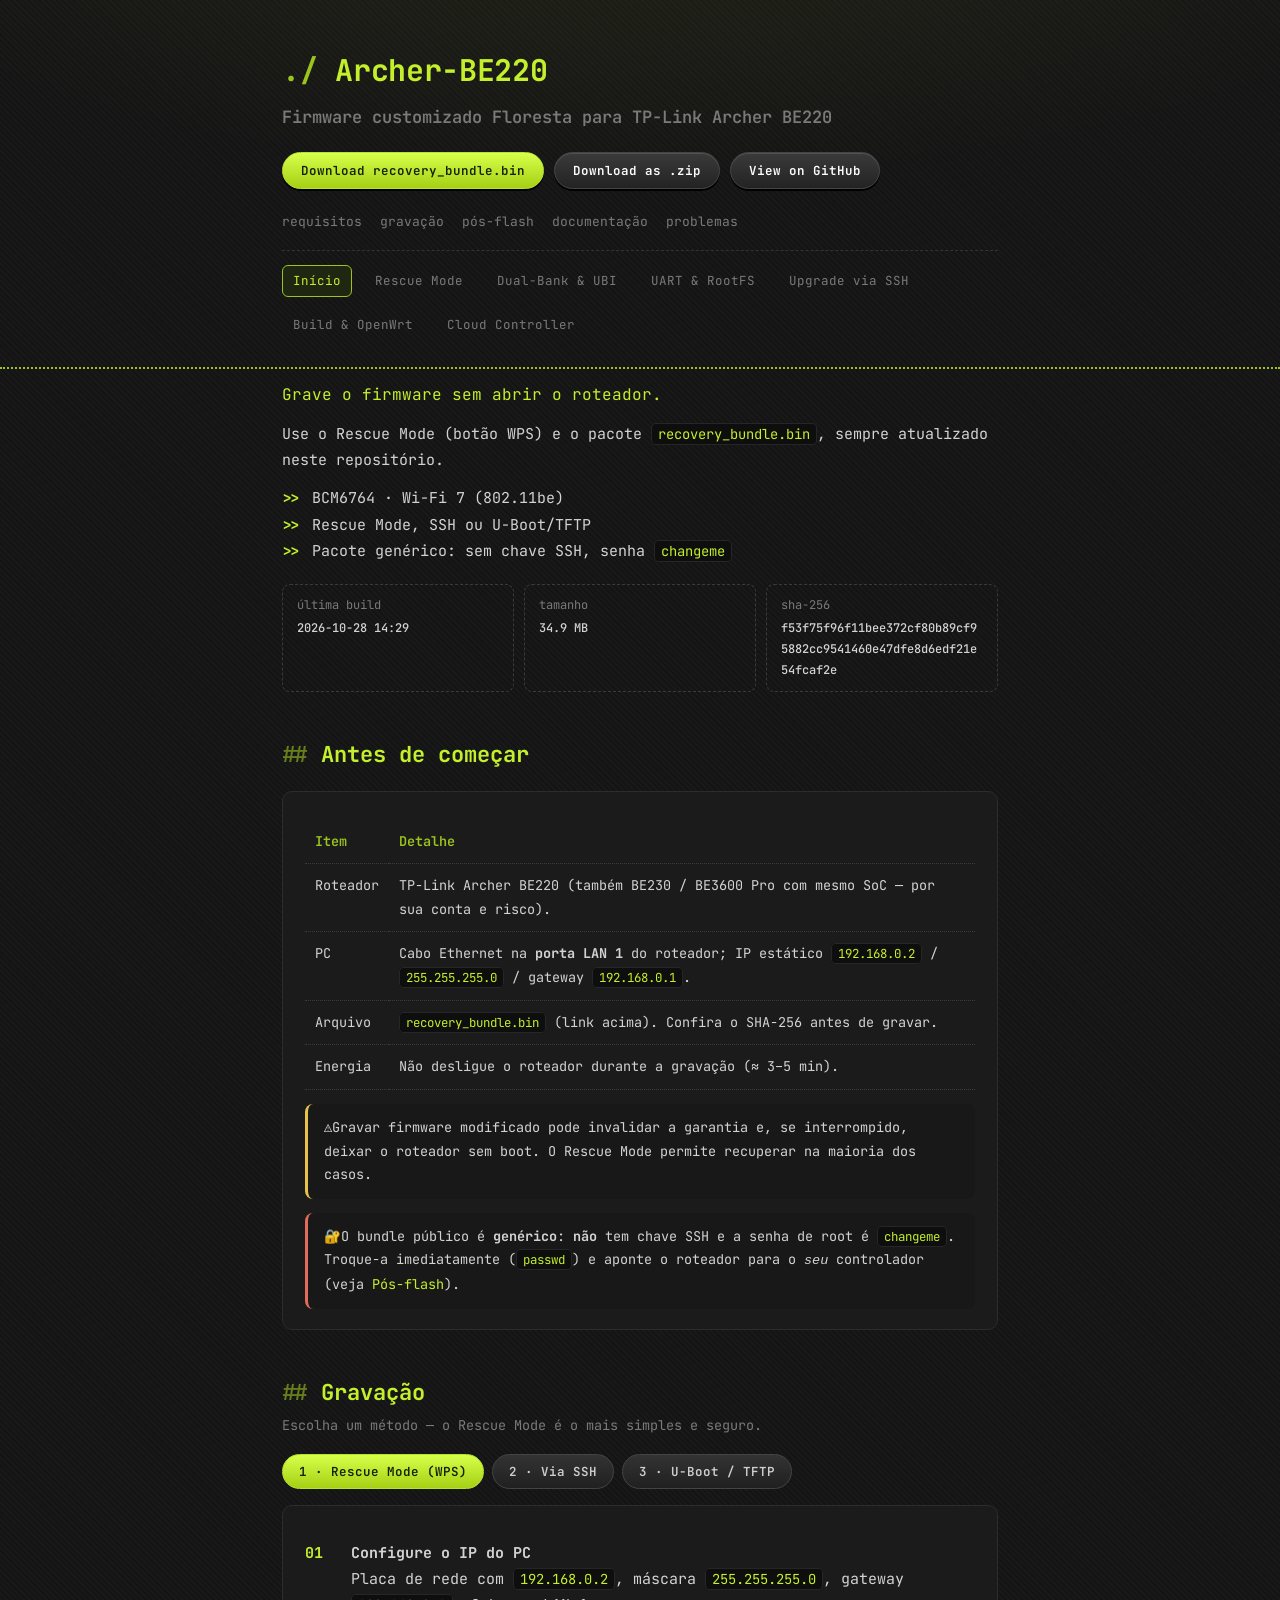
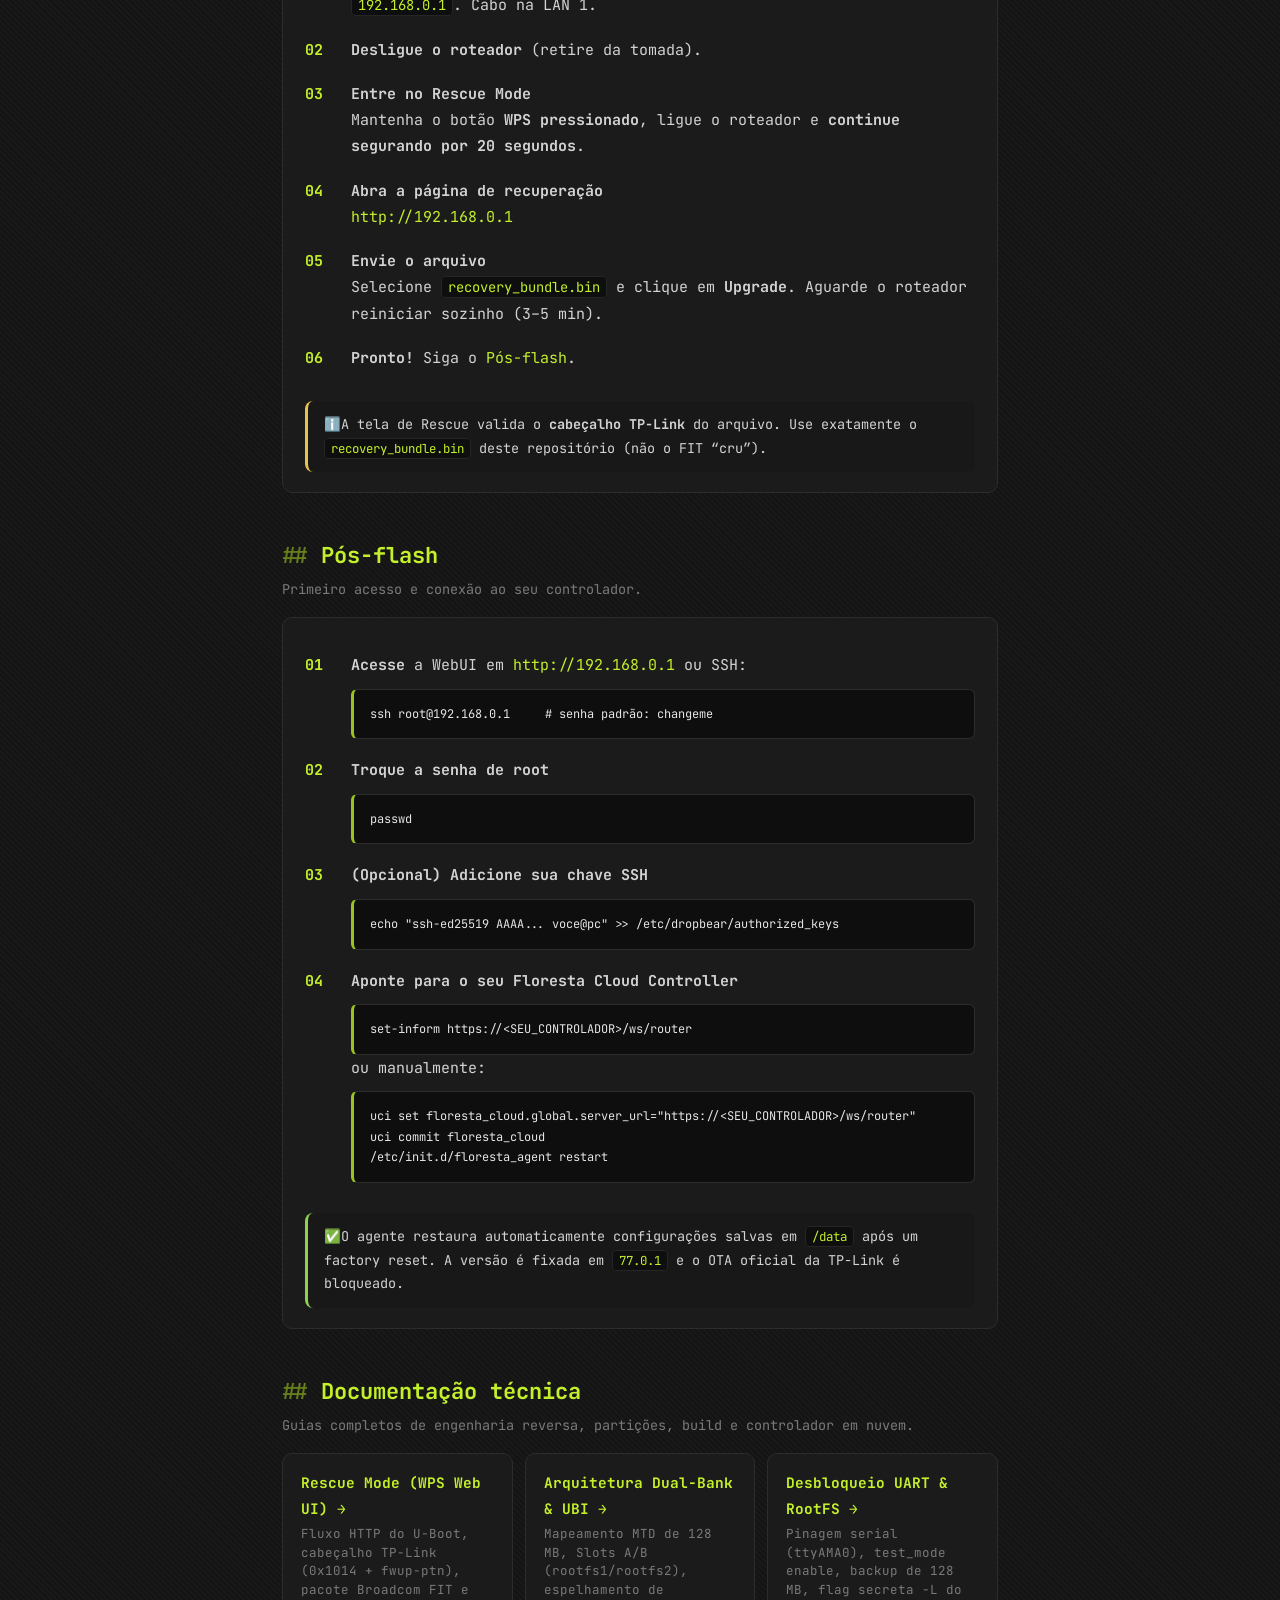
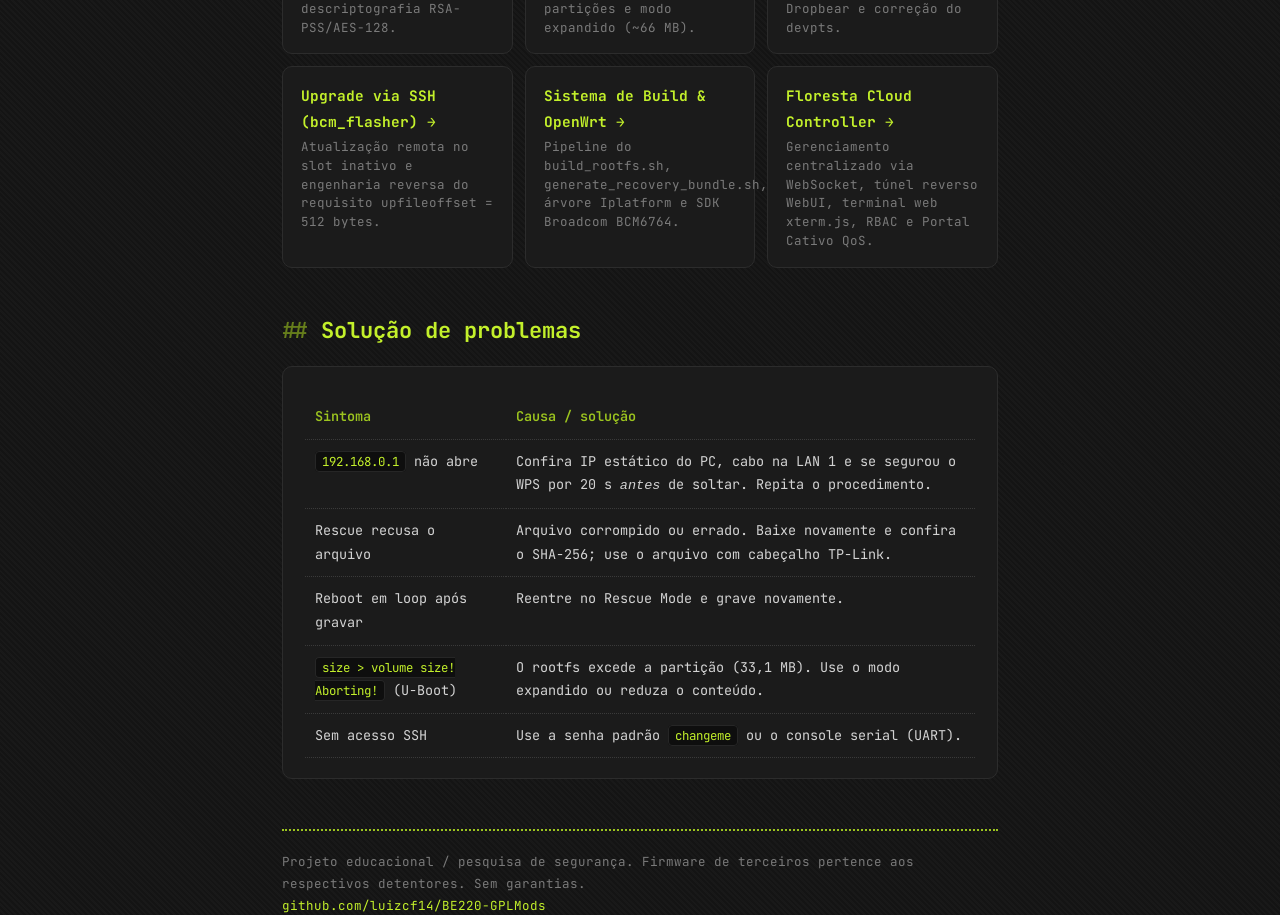
==== commit 324903ce: "release: recovery_bundle 2026-10-28 14:29 (sha256 f53f75f96f11)" ====
--- a/docs/index.html
+++ b/docs/index.html
@@ -34,6 +34,15 @@
 .btn.main:hover{color:#000}
 nav.toc{margin-top:22px;display:flex;gap:18px;flex-wrap:wrap;font-size:13px}
 nav.toc a{color:var(--muted)} nav.toc a:hover{color:var(--lime);text-decoration:none}
+nav.docs-nav{margin-top:16px;padding-top:14px;border-top:1px dashed #333;display:flex;gap:12px;flex-wrap:wrap;font-size:12.5px}
+nav.docs-nav a{color:var(--muted);padding:4px 10px;border-radius:6px;border:1px solid transparent}
+nav.docs-nav a:hover{color:var(--lime);border-color:#333;text-decoration:none}
+nav.docs-nav a.active{color:var(--lime);background:#1f2612;border-color:var(--lime2)}
+.guides-grid{display:grid;grid-template-columns:repeat(auto-fit,minmax(230px,1fr));gap:12px;margin-top:16px}
+.guide-card{display:block;background:var(--panel);border:1px solid var(--line);border-radius:10px;padding:16px 18px;transition:.15s}
+.guide-card:hover{border-color:var(--lime2);text-decoration:none;transform:translateY(-2px)}
+.guide-card b{display:block;color:var(--lime);font-size:14.5px;margin-bottom:4px}
+.guide-card span{display:block;color:var(--muted);font-size:12.5px;line-height:1.5}
 main{padding:34px 0 70px}
 h2{font-size:22px;color:var(--lime);margin:44px 0 6px;font-weight:700}
 h2::before{content:"## ";color:var(--lime2);opacity:.6}
@@ -78,7 +87,16 @@
     <a class="btn" href="https://github.com/luizcf14/BE220-GPLMods/archive/refs/heads/main.zip">Download as .zip</a>
     <a class="btn" href="https://github.com/luizcf14/BE220-GPLMods">View on GitHub</a>
   </div>
-  <nav class="toc"><a href="#requisitos">requisitos</a><a href="#flash">gravação</a><a href="#pos">pós-flash</a><a href="#problemas">problemas</a></nav>
+  <nav class="toc"><a href="#requisitos">requisitos</a><a href="#flash">gravação</a><a href="#pos">pós-flash</a><a href="#guias">documentação</a><a href="#problemas">problemas</a></nav>
+  <nav class="docs-nav">
+    <a href="index.html" class="active">Início</a>
+    <a href="rescue-mode.html">Rescue Mode</a>
+    <a href="dual-bank.html">Dual-Bank &amp; UBI</a>
+    <a href="uart-unlock.html">UART &amp; RootFS</a>
+    <a href="ssh-upgrade.html">Upgrade via SSH</a>
+    <a href="build-system.html">Build &amp; OpenWrt</a>
+    <a href="cloud-controller.html">Cloud Controller</a>
+  </nav>
 </div></header>
 
 <main class="wrap">
@@ -90,9 +108,9 @@
   <li>Pacote genérico: sem chave SSH, senha <code>changeme</code></li>
 </ul>
 <div class="meta">
-  <div>última build<b>2026-10-28 11:58</b></div>
+  <div>última build<b>2026-10-28 14:29</b></div>
   <div>tamanho<b>34.9 MB</b></div>
-  <div>sha-256<b>b5134ad8f336d393e85510847fc126503c4d4063bc7fb5ecdd2711e454ce7e0d</b></div>
+  <div>sha-256<b>f53f75f96f11bee372cf80b89cf95882cc9541460e47dfe8d6edf21e54fcaf2e</b></div>
 </div>
 <section id="requisitos">
   <h2>Antes de começar</h2>
@@ -162,7 +180,7 @@
 saveenv
 reset</code></pre></li>
     </ol>
-    <div class="note warn"><span>ℹ️</span><span>O <code>&lt;TAMANHO_HEX&gt;</code> é impresso ao final do <code>build_rootfs.sh</code>. Veja o <a href="https://github.com/luizcf14/BE220-GPLMods/blob/main/Guides/archer_be220_dual_bank_partition_guide.md">guia de partições</a> para o modo expandido (~66 MB).</span></div>
+    <div class="note warn"><span>ℹ️</span><span>O <code>&lt;TAMANHO_HEX&gt;</code> é impresso ao final do <code>build_rootfs.sh</code>. Veja o <a href="dual-bank.html">guia de partições Dual-Bank</a> para o modo expandido (~66 MB).</span></div>
   </div>
 </section>
 
@@ -187,6 +205,36 @@
   </div>
 </section>
 
+<section id="guias">
+  <h2>Documentação técnica <small>Guias completos de engenharia reversa, partições, build e controlador em nuvem.</small></h2>
+  <div class="guides-grid">
+    <a class="guide-card" href="rescue-mode.html">
+      <b>Rescue Mode (WPS Web UI) →</b>
+      <span>Fluxo HTTP do U-Boot, cabeçalho TP-Link (0x1014 + fwup-ptn), pacote Broadcom FIT e descriptografia RSA-PSS/AES-128.</span>
+    </a>
+    <a class="guide-card" href="dual-bank.html">
+      <b>Arquitetura Dual-Bank &amp; UBI →</b>
+      <span>Mapeamento MTD de 128 MB, Slots A/B (rootfs1/rootfs2), espelhamento de partições e modo expandido (~66 MB).</span>
+    </a>
+    <a class="guide-card" href="uart-unlock.html">
+      <b>Desbloqueio UART &amp; RootFS →</b>
+      <span>Pinagem serial (ttyAMA0), test_mode enable, backup de 128 MB, flag secreta -L do Dropbear e correção do devpts.</span>
+    </a>
+    <a class="guide-card" href="ssh-upgrade.html">
+      <b>Upgrade via SSH (bcm_flasher) →</b>
+      <span>Atualização remota no slot inativo e engenharia reversa do requisito upfileoffset = 512 bytes.</span>
+    </a>
+    <a class="guide-card" href="build-system.html">
+      <b>Sistema de Build &amp; OpenWrt →</b>
+      <span>Pipeline do build_rootfs.sh, generate_recovery_bundle.sh, árvore Iplatform e SDK Broadcom BCM6764.</span>
+    </a>
+    <a class="guide-card" href="cloud-controller.html">
+      <b>Floresta Cloud Controller →</b>
+      <span>Gerenciamento centralizado via WebSocket, túnel reverso WebUI, terminal web xterm.js, RBAC e Portal Cativo QoS.</span>
+    </a>
+  </div>
+</section>
+
 <section id="problemas">
   <h2>Solução de problemas</h2>
   <div class="card">
